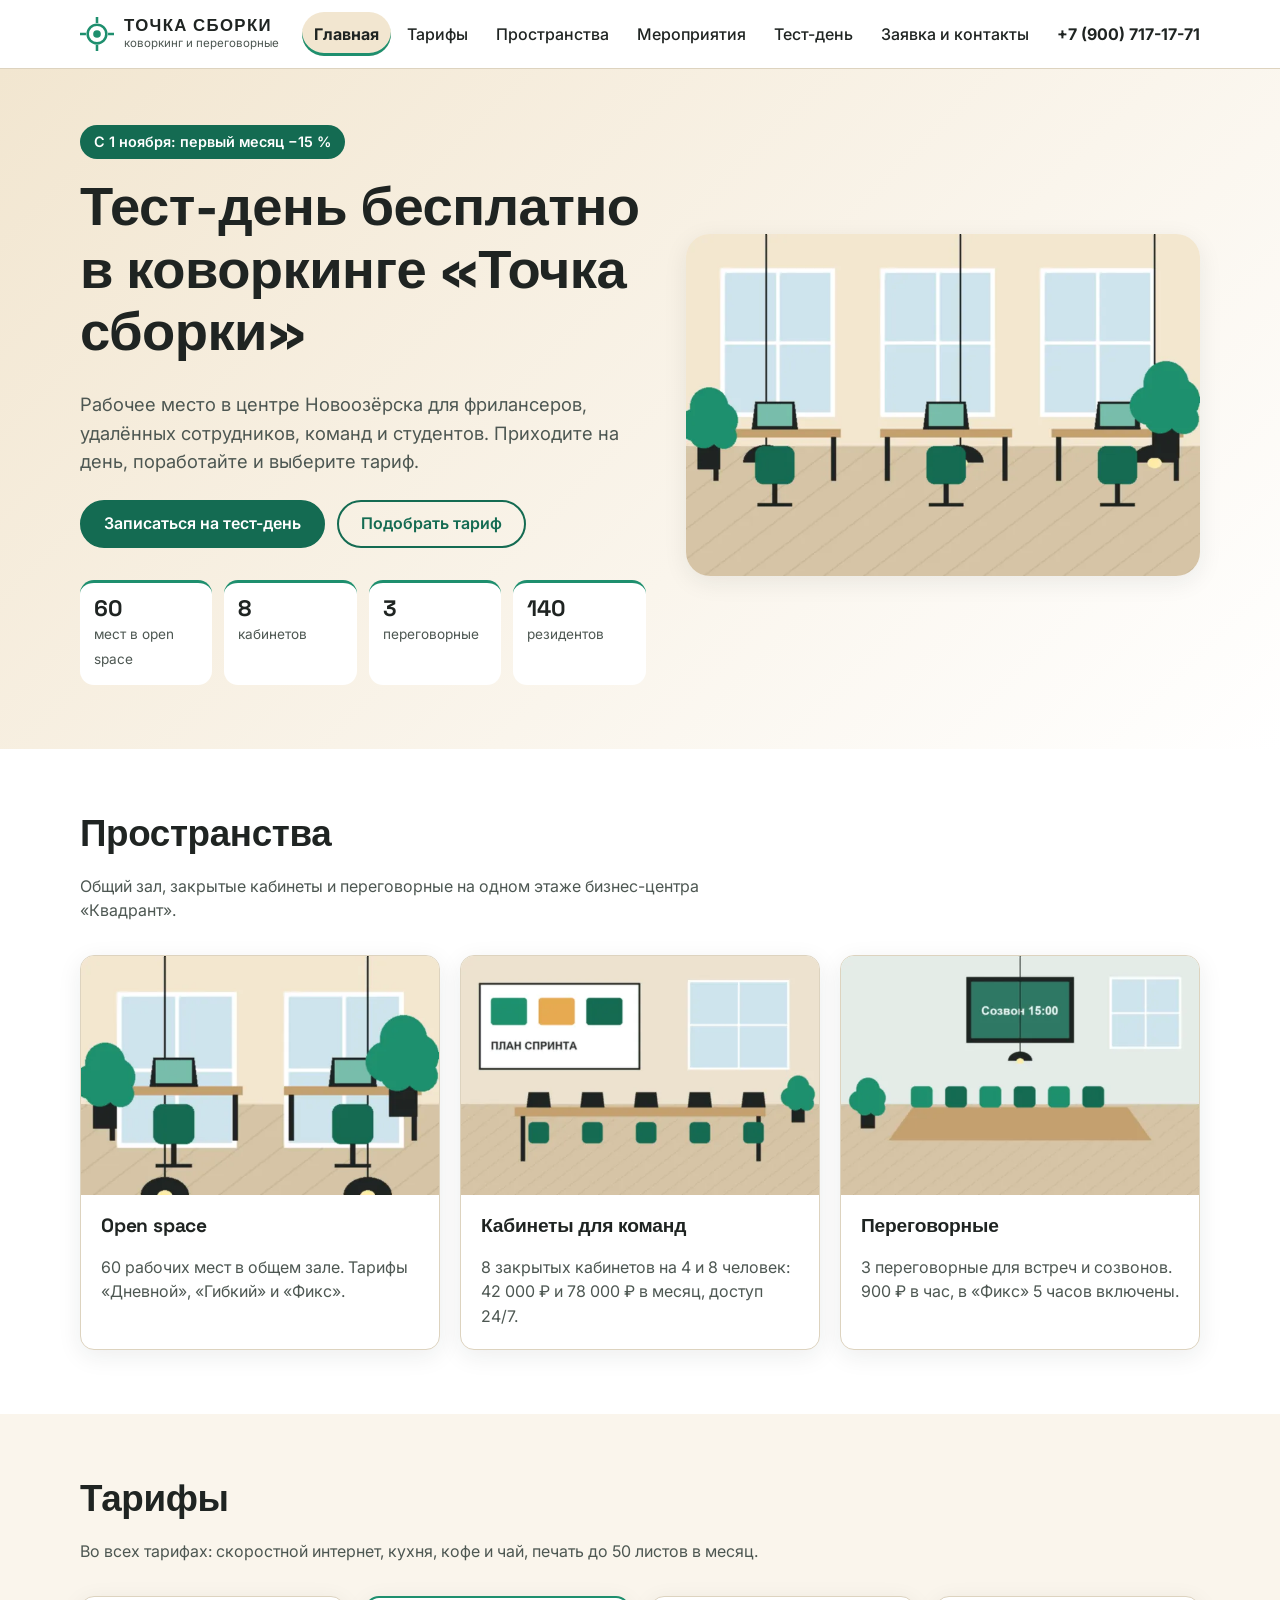
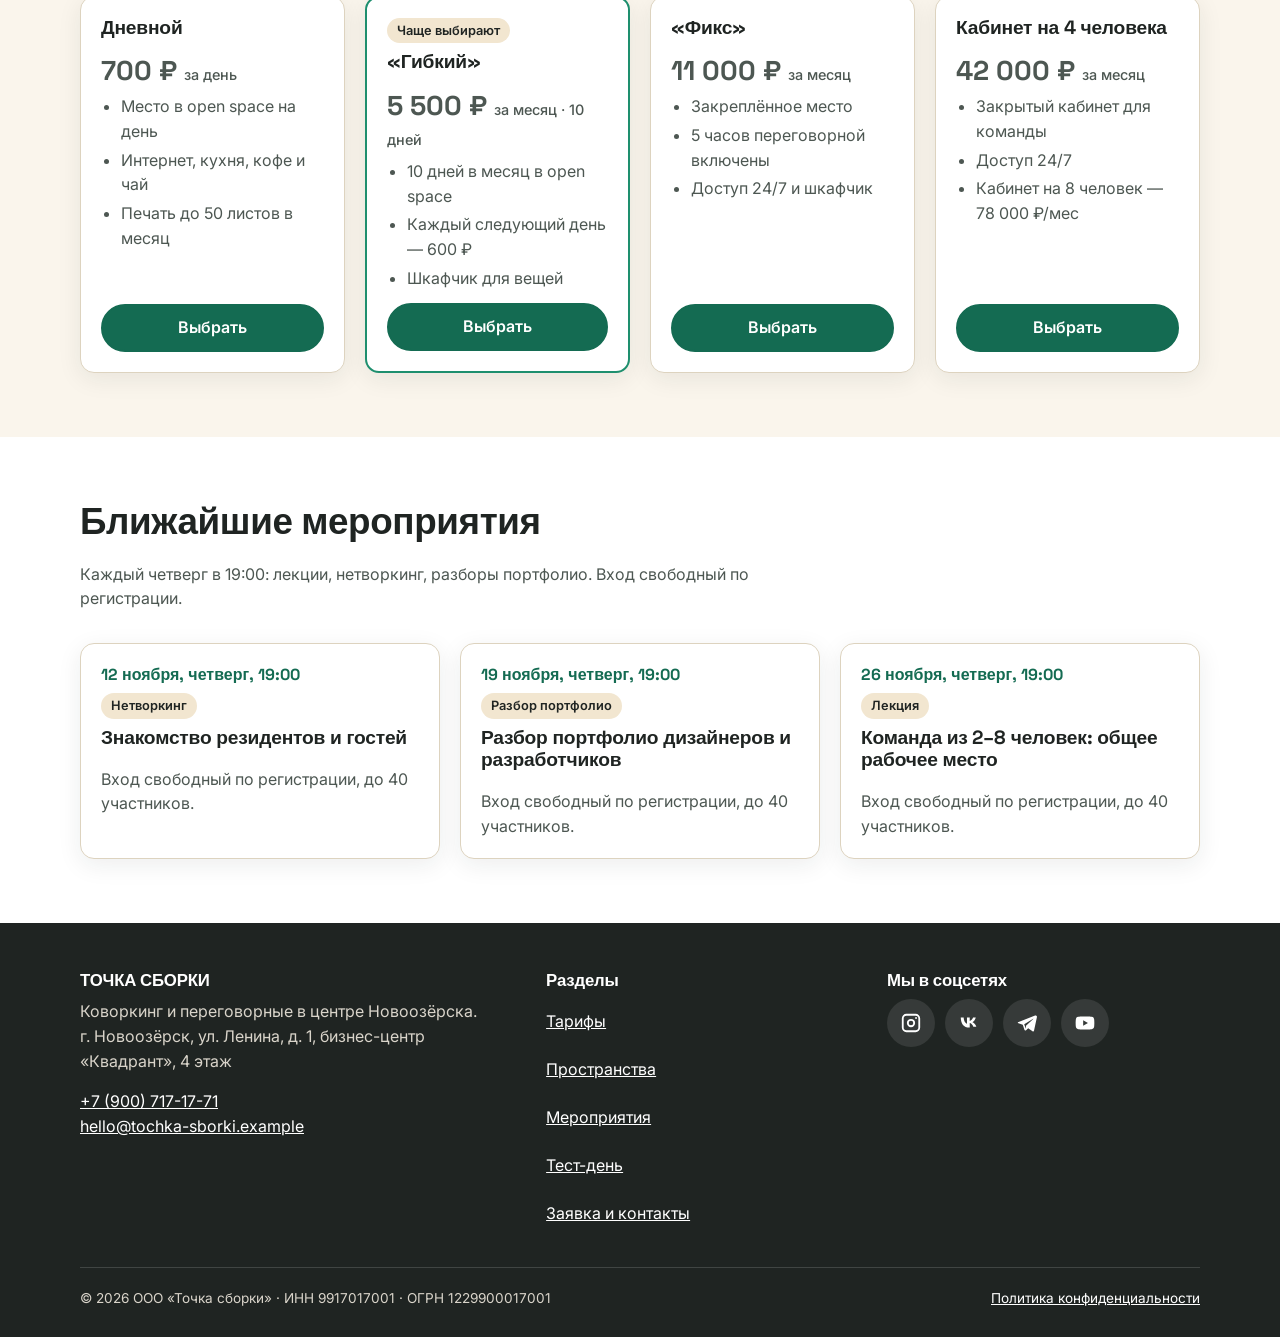
==== index.html @ 2a86f571 "feat: исходный результат нейросети — 8 страниц, 404, стили и изображения" ====
<!DOCTYPE html>
<html lang="ru">
<head>
  <!-- Google tag (gtag.js) -->
  <script async src="https://www.googletagmanager.com/gtag/js?id=G-XXXXXXXXXX"></script>
  <script>
    window.dataLayer = window.dataLayer || [];
    function gtag(){dataLayer.push(arguments);}
    gtag('js', new Date());
    gtag('config', 'G-XXXXXXXXXX');
  </script>
  <meta charset="utf-8">
  <meta name="viewport" content="width=device-width, initial-scale=1">
  <title>Коворкинг «Точка сборки» в Новоозёрске — тест-день бесплатно</title>
  <meta name="description" content="Коворкинг в центре Новоозёрска: 60 мест в open space, 8 кабинетов и 3 переговорные. Тест-день бесплатно, первый месяц −15 %.">
  <link rel="canonical" href="https://tz-17-kovorking-tochka-sborki.vercel.app/">
  <meta property="og:type" content="website">
  <meta property="og:locale" content="ru_RU">
  <meta property="og:site_name" content="Точка сборки — коворкинг">
  <meta property="og:title" content="Коворкинг «Точка сборки» в Новоозёрске — тест-день бесплатно">
  <meta property="og:description" content="Коворкинг в центре Новоозёрска: 60 мест в open space, 8 кабинетов и 3 переговорные. Тест-день бесплатно, первый месяц −15 %.">
  <meta property="og:url" content="https://tz-17-kovorking-tochka-sborki.vercel.app/">
  <meta property="og:image" content="https://tz-17-kovorking-tochka-sborki.vercel.app/img/og/og-index.jpg">
  <meta property="og:image:width" content="1200">
  <meta property="og:image:height" content="630">
  <meta name="twitter:card" content="summary_large_image">
  <meta name="theme-color" content="#1E8F6E">
  <link rel="icon" href="favicon.ico" sizes="32x32">
  <link rel="icon" href="img/favicon.svg" type="image/svg+xml">
  <link rel="apple-touch-icon" href="img/apple-touch-icon.png">
  <link rel="preconnect" href="https://fonts.googleapis.com">
  <link rel="preconnect" href="https://fonts.gstatic.com" crossorigin>
  <link rel="stylesheet" href="https://fonts.googleapis.com/css2?family=Inter:wght@400;500;600;700&family=Space+Grotesk:wght@500;700&display=swap">
  <link rel="stylesheet" href="css/style.css">
  <script src="js/analytics.js" defer></script>
  <script src="js/form.js" defer></script>
  <script src="js/main.js" defer></script>
</head>
<body>
<a class="skip-link" href="#main">Перейти к содержанию</a>
<header class="header">
  <div class="wrap header__inner">
    <a class="logo" href="index.html" aria-label="Точка сборки — на главную">
      <svg class="logo__mark" viewBox="0 0 40 40" aria-hidden="true"><circle cx="20" cy="20" r="11" fill="none" stroke="#1E8F6E" stroke-width="3"/><circle cx="20" cy="20" r="4.5" fill="#1E8F6E"/><path d="M0 20h7M33 20h7M20 0v7M20 33v7" stroke="#1E8F6E" stroke-width="3"/></svg>
      <span class="logo__text">ТОЧКА СБОРКИ<span class="logo__sub">коворкинг и переговорные</span></span>
    </a>
    <button class="nav-toggle" type="button" aria-label="Открыть меню" aria-expanded="false" aria-controls="site-nav"><span></span></button>
    <nav class="nav" id="site-nav" aria-label="Основное меню">
      <ul class="nav__list">
        <li><a class="nav__link" href="index.html" aria-current="page">Главная</a></li>
        <li><a class="nav__link" href="tariffs.html">Тарифы</a></li>
        <li><a class="nav__link" href="spaces.html">Пространства</a></li>
        <li><a class="nav__link" href="events.html">Мероприятия</a></li>
        <li><a class="nav__link" href="free-day.html">Тест-день</a></li>
        <li><a class="nav__link" href="contacts.html">Заявка и контакты</a></li>
      </ul>
    </nav>
    <a class="header__phone" href="tel:+79007171771" data-event="contact_click" data-contact-type="phone" data-page-section="header">+7 (900) 717-17-71</a>
  </div>
</header>
<main id="main">
<section class="hero">
  <div class="wrap hero__grid">
    <div>
      <span class="hero__badge">С 1 ноября: первый месяц −15 %</span>
      <h1>Тест-день бесплатно в коворкинге «Точка сборки»</h1>
      <p class="hero__text">Рабочее место в центре Новоозёрска для фрилансеров, удалённых сотрудников, команд и студентов. Приходите на день, поработайте и выберите тариф.</p>
      <div class="hero__actions">
        <a class="btn" href="contacts.html?tariff=free_day#lead-form" data-event="cta_click" data-button-name="hero_trial" data-page-section="hero">Записаться на тест-день</a>
        <a class="btn btn--ghost" href="tariffs.html#calc">Подобрать тариф</a>
      </div>
      <div class="facts">
        <div class="fact"><b>60</b><span>мест в open space</span></div>
        <div class="fact"><b>8</b><span>кабинетов</span></div>
        <div class="fact"><b>3</b><span>переговорные</span></div>
        <div class="fact"><b>140</b><span>резидентов</span></div>
      </div>
    </div>
    <img class="hero__img" src="img/hero.webp" alt="Open space коворкинга «Точка сборки»: столы у окон, кресла и растения" width="900" height="600" fetchpriority="high">
  </div>
</section>

<section class="section" id="spaces">
  <div class="wrap">
    <h2>Пространства</h2>
    <p class="section__lead">Общий зал, закрытые кабинеты и переговорные на одном этаже бизнес-центра «Квадрант».</p>
    <div class="grid grid--3">
      <article class="card">
        <a class="card__link" href="spaces.html#open-space" data-event="space_view" data-space-type="open_space">
          <img class="card__img" src="img/space-open.webp" alt="Светлый общий зал коворкинга с рабочими столами и креслами" width="600" height="400" loading="lazy">
          <div class="card__body"><h3>Open space</h3><p>60 рабочих мест в общем зале. Тарифы «Дневной», «Гибкий» и «Фикс».</p></div>
        </a>
      </article>
      <article class="card">
        <a class="card__link" href="spaces.html#office" data-event="space_view" data-space-type="office">
          <img class="card__img" src="img/space-office.webp" alt="Закрытый кабинет для команды с общим столом и окном" width="600" height="400" loading="lazy">
          <div class="card__body"><h3>Кабинеты для команд</h3><p>8 закрытых кабинетов на 4 и 8 человек: 42 000 ₽ и 78 000 ₽ в месяц, доступ 24/7.</p></div>
        </a>
      </article>
      <article class="card">
        <a class="card__link" href="spaces.html#meeting" data-event="space_view" data-space-type="meeting_room">
          <img class="card__img" src="img/space-meeting.webp" alt="Переговорная с длинным столом, экраном и креслами" width="600" height="400" loading="lazy">
          <div class="card__body"><h3>Переговорные</h3><p>3 переговорные для встреч и созвонов. 900 ₽ в час, в «Фикс» 5 часов включены.</p></div>
        </a>
      </article>
    </div>
  </div>
</section>

<section class="section section--sand" id="tariffs">
  <div class="wrap">
    <h2>Тарифы</h2>
    <p class="section__lead">Во всех тарифах: скоростной интернет, кухня, кофе и чай, печать до 50 листов в месяц.</p>
    <div class="grid grid--4">
      <article class="card">
        <div class="card__body">
          
          <h3>Дневной</h3>
          <p class="price">700 ₽ <small>за день</small></p>
          <ul class="list"><li>Место в open space на день</li><li>Интернет, кухня, кофе и чай</li><li>Печать до 50 листов в месяц</li></ul>
          <a class="btn" href="contacts.html?tariff=day_pass#lead-form" data-event="select_tariff" data-tariff-name="day_pass" data-tariff-price="700" data-page-section="home_tariffs">Выбрать</a>
        </div>
      </article>
      <article class="card card--accent">
        <div class="card__body">
          <span class="tag">Чаще выбирают</span>
          <h3>«Гибкий»</h3>
          <p class="price">5 500 ₽ <small>за месяц · 10 дней</small></p>
          <ul class="list"><li>10 дней в месяц в open space</li><li>Каждый следующий день — 600 ₽</li><li>Шкафчик для вещей</li></ul>
          <a class="btn" href="contacts.html?tariff=flex#lead-form" data-event="select_tariff" data-tariff-name="flex" data-tariff-price="5500" data-page-section="home_tariffs">Выбрать</a>
        </div>
      </article>
      <article class="card">
        <div class="card__body">
          
          <h3>«Фикс»</h3>
          <p class="price">11 000 ₽ <small>за месяц</small></p>
          <ul class="list"><li>Закреплённое место</li><li>5 часов переговорной включены</li><li>Доступ 24/7 и шкафчик</li></ul>
          <a class="btn" href="contacts.html?tariff=fixed#lead-form" data-event="select_tariff" data-tariff-name="fixed" data-tariff-price="11000" data-page-section="home_tariffs">Выбрать</a>
        </div>
      </article>
      <article class="card">
        <div class="card__body">
          
          <h3>Кабинет на 4 человека</h3>
          <p class="price">42 000 ₽ <small>за месяц</small></p>
          <ul class="list"><li>Закрытый кабинет для команды</li><li>Доступ 24/7</li><li>Кабинет на 8 человек — 78 000 ₽/мес</li></ul>
          <a class="btn" href="contacts.html?tariff=office#lead-form" data-event="select_tariff" data-tariff-name="office" data-tariff-price="42000" data-page-section="home_tariffs">Выбрать</a>
        </div>
      </article>
    </div>
  </div>
</section>

<section class="section" id="events">
  <div class="wrap">
    <h2>Ближайшие мероприятия</h2>
    <p class="section__lead">Каждый четверг в 19:00: лекции, нетворкинг, разборы портфолио. Вход свободный по регистрации.</p>
    <div class="grid grid--3">
      <article class="card">
        <a class="card__link" href="events.html#networking_2026_11_12" data-event="event_view" data-event-id="networking_2026_11_12">
          <div class="card__body">
            <span class="event-date">12 ноября, четверг, 19:00</span>
            <span class="tag">Нетворкинг</span>
            <h3>Знакомство резидентов и гостей</h3>
            <p>Вход свободный по регистрации, до 40 участников.</p>
          </div>
        </a>
      </article>
      <article class="card">
        <a class="card__link" href="events.html#portfolio_2026_11_19" data-event="event_view" data-event-id="portfolio_2026_11_19">
          <div class="card__body">
            <span class="event-date">19 ноября, четверг, 19:00</span>
            <span class="tag">Разбор портфолио</span>
            <h3>Разбор портфолио дизайнеров и разработчиков</h3>
            <p>Вход свободный по регистрации, до 40 участников.</p>
          </div>
        </a>
      </article>
      <article class="card">
        <a class="card__link" href="events.html#lecture_2026_11_26" data-event="event_view" data-event-id="lecture_2026_11_26">
          <div class="card__body">
            <span class="event-date">26 ноября, четверг, 19:00</span>
            <span class="tag">Лекция</span>
            <h3>Команда из 2–8 человек: общее рабочее место</h3>
            <p>Вход свободный по регистрации, до 40 участников.</p>
          </div>
        </a>
      </article>
    </div>
  </div>
</section>
</main>
<footer class="footer">
  <div class="wrap">
    <div class="footer__grid">
      <div>
        <h2>ТОЧКА СБОРКИ</h2>
        <p>Коворкинг и переговорные в центре Новоозёрска.<br>г. Новоозёрск, ул. Ленина, д. 1, бизнес-центр «Квадрант», 4 этаж</p>
        <p><a href="tel:+79007171771" data-event="contact_click" data-contact-type="phone" data-page-section="footer">+7 (900) 717-17-71</a><br>
        <a href="mailto:hello@tochka-sborki.example" data-event="contact_click" data-contact-type="email" data-page-section="footer">hello@tochka-sborki.example</a></p>
      </div>
      <div>
        <h2>Разделы</h2>
        <ul class="footer__list">
          <li><a href="tariffs.html">Тарифы</a></li>
          <li><a href="spaces.html">Пространства</a></li>
          <li><a href="events.html">Мероприятия</a></li>
          <li><a href="free-day.html">Тест-день</a></li>
          <li><a href="contacts.html">Заявка и контакты</a></li>
        </ul>
      </div>
      <div>
        <h2>Мы в соцсетях</h2>
<div class="social">
  <a href="https://www.instagram.com/tochka_sborki_cowork/" target="_blank" rel="noopener" aria-label="Instagram" data-event="social_click" data-network="instagram" data-page-section="footer"><svg viewBox="0 0 24 24" aria-hidden="true"><path d="M7 2h10a5 5 0 0 1 5 5v10a5 5 0 0 1-5 5H7a5 5 0 0 1-5-5V7a5 5 0 0 1 5-5zm0 2a3 3 0 0 0-3 3v10a3 3 0 0 0 3 3h10a3 3 0 0 0 3-3V7a3 3 0 0 0-3-3H7zm5 3.5a4.5 4.5 0 1 1 0 9 4.5 4.5 0 0 1 0-9zm0 2a2.5 2.5 0 1 0 0 5 2.5 2.5 0 0 0 0-5zM17.5 5.5a1 1 0 1 1 0 2 1 1 0 0 1 0-2z"/></svg></a>
  <a href="https://vk.com/tochka_sborki_cowork" target="_blank" rel="noopener" aria-label="ВКонтакте" data-event="social_click" data-network="vk" data-page-section="footer"><svg viewBox="0 0 24 24" aria-hidden="true"><path d="M3 6h3.2c.2 4.4 2.1 6.3 3.6 6.7V6h3v3.8c1.5-.2 3-1.9 3.6-3.8h3c-.5 2.5-2.3 4.3-3.6 5.1 1.3.6 3.4 2.2 4.2 4.9h-3.3c-.7-2.1-2.4-3.7-3.9-3.9V17h-.4C6.2 17 3.2 13 3 6z"/></svg></a>
  <a href="https://t.me/tochka_sborki_cowork" target="_blank" rel="noopener" aria-label="Telegram" data-event="social_click" data-network="telegram" data-page-section="footer"><svg viewBox="0 0 24 24" aria-hidden="true"><path d="M21.5 3.6 2.9 10.8c-1.3.5-1.2 1.2-.2 1.5l4.7 1.5 1.8 5.6c.2.6.4.8.9.8.4 0 .6-.2.9-.4l2.3-2.2 4.7 3.5c.9.5 1.5.2 1.7-.8l3.1-14.6c.3-1.3-.5-1.9-1.3-1.5zM9 13.4l9.3-5.9c.5-.3.9-.1.5.2l-7.9 7.2-.3 3.3L9 13.4z"/></svg></a>
  <a href="https://www.youtube.com/@tochka_sborki_cowork" target="_blank" rel="noopener" aria-label="YouTube" data-event="social_click" data-network="youtube" data-page-section="footer"><svg viewBox="0 0 24 24" aria-hidden="true"><path d="M22 8.2c-.2-1.6-1-2.7-2.6-2.9C17 5 12 5 12 5s-5 0-7.4.3C3 5.5 2.2 6.6 2 8.2 1.8 9.6 1.8 12 1.8 12s0 2.4.2 3.8c.2 1.6 1 2.7 2.6 2.9C7 19 12 19 12 19s5 0 7.4-.3c1.6-.2 2.4-1.3 2.6-2.9.2-1.4.2-3.8.2-3.8s0-2.4-.2-3.8zM10 15V9l5.2 3L10 15z"/></svg></a>
</div>
      </div>
    </div>
    <div class="footer__bottom">
      <span>© 2026 ООО «Точка сборки» · ИНН 9917017001 · ОГРН 1229900017001</span>
      <a href="privacy.html">Политика конфиденциальности</a>
    </div>
  </div>
</footer>
</body>
</html>
---- css/style.css ----
/* ТОЧКА СБОРКИ — общий стиль сайта
   Фирменные цвета: зелёный #1E8F6E, песочный #F2E6D0, белый, графит #1F2422 */
:root {
  --green: #1e8f6e;
  --green-dark: #146b52;      /* для кнопок: контраст с белым текстом ≥ 4.5:1 */
  --sand: #f2e6d0;
  --sand-light: #faf5ec;
  --white: #ffffff;
  --graphite: #1f2422;
  --muted: #4d5752;
  --line: #ddd3bf;
  --error: #b42318;
  --radius: 14px;
  --shadow: 0 6px 24px rgba(31, 36, 34, .08);
  --font-head: "Space Grotesk", "Segoe UI", Arial, sans-serif;
  --font-text: "Inter", "Segoe UI", Arial, sans-serif;
  --wrap: 1160px;
}

*, *::before, *::after { box-sizing: border-box; }
html { scroll-behavior: smooth; -webkit-text-size-adjust: 100%; }
body {
  margin: 0;
  font-family: var(--font-text);
  font-size: 16px;
  line-height: 1.55;
  color: var(--graphite);
  background: var(--white);
  overflow-x: hidden;
}
img { max-width: 100%; height: auto; display: block; }
a { color: var(--green-dark); }
a:hover { color: var(--graphite); }
h1, h2, h3 { font-family: var(--font-head); line-height: 1.15; margin: 0 0 .5em; letter-spacing: -.01em; }
h1 { font-size: clamp(2rem, 5vw, 3.4rem); }
h2 { font-size: clamp(1.6rem, 3.4vw, 2.3rem); }
h3 { font-size: 1.2rem; }
p { margin: 0 0 1em; }
:focus-visible { outline: 3px solid var(--green); outline-offset: 2px; }

.wrap { width: 100%; max-width: var(--wrap); margin: 0 auto; padding: 0 20px; }
.section { padding: 64px 0; }
.section--sand { background: var(--sand-light); }
.section__lead { color: var(--muted); max-width: 680px; margin-bottom: 32px; }
.skip-link { position: absolute; left: -9999px; top: 0; background: var(--graphite); color: #fff; padding: 12px 16px; z-index: 100; }
.skip-link:focus { left: 8px; top: 8px; }
.visually-hidden { position: absolute !important; width: 1px; height: 1px; overflow: hidden; clip: rect(0 0 0 0); white-space: nowrap; }

/* ---------- Кнопки ---------- */
.btn {
  display: inline-flex; align-items: center; justify-content: center; gap: 8px;
  min-height: 48px; min-width: 44px; padding: 12px 22px;
  border-radius: 999px; border: 2px solid var(--green-dark);
  background: var(--green-dark); color: var(--white);
  font: 600 1rem/1.2 var(--font-text); text-decoration: none; cursor: pointer;
  transition: background .15s, color .15s, transform .15s;
}
.btn:hover { background: var(--graphite); border-color: var(--graphite); color: #fff; }
.btn:active { transform: translateY(1px); }
.btn--ghost { background: transparent; color: var(--green-dark); }
.btn--ghost:hover { background: var(--green-dark); color: #fff; border-color: var(--green-dark); }
.btn--light { background: #fff; color: var(--graphite); border-color: #fff; }
.btn[disabled] { opacity: .55; cursor: progress; }
.btn--block { width: 100%; }

/* ---------- Шапка ---------- */
.header { position: sticky; top: 0; z-index: 50; background: rgba(255,255,255,.96); border-bottom: 1px solid var(--line); backdrop-filter: blur(6px); }
.header__inner { display: flex; align-items: center; gap: 16px; min-height: 68px; }
.logo { display: inline-flex; align-items: center; gap: 10px; text-decoration: none; color: var(--graphite); }
.logo__mark { width: 34px; height: 34px; flex: none; }
.logo__text { font: 700 1.05rem/1 var(--font-head); letter-spacing: .08em; }
.logo__sub { display: block; font: 400 .72rem/1.2 var(--font-text); letter-spacing: 0; color: var(--muted); margin-top: 3px; }
.nav { margin-left: auto; }
.nav__list { list-style: none; margin: 0; padding: 0; display: flex; gap: 4px; }
.nav__link { display: flex; align-items: center; min-height: 44px; padding: 0 12px; border-radius: 999px; color: var(--graphite); text-decoration: none; font-weight: 500; }
.nav__link:hover { background: var(--sand-light); color: var(--graphite); }
.nav__link[aria-current="page"] { background: var(--sand); color: var(--graphite); font-weight: 700; box-shadow: inset 0 -3px 0 var(--green); }
.header__phone { display: inline-flex; align-items: center; min-height: 44px; font-weight: 700; color: var(--graphite); text-decoration: none; white-space: nowrap; }
.nav-toggle { display: none; margin-left: auto; width: 48px; height: 48px; border: 1px solid var(--line); border-radius: 12px; background: #fff; cursor: pointer; }
.nav-toggle span, .nav-toggle span::before, .nav-toggle span::after { display: block; width: 22px; height: 2px; background: var(--graphite); margin: 0 auto; position: relative; content: ""; }
.nav-toggle span::before { position: absolute; top: -7px; }
.nav-toggle span::after { position: absolute; top: 7px; }

@media (max-width: 1080px) {
  .nav-toggle { display: block; }
  .nav { position: absolute; left: 0; right: 0; top: 100%; background: #fff; border-bottom: 1px solid var(--line); display: none; margin: 0; }
  .nav.is-open { display: block; }
  .nav__list { flex-direction: column; padding: 8px 20px 16px; }
  .nav__link { min-height: 48px; }
  .header__phone { font-size: .95rem; }
}
@media (max-width: 480px) {
  .header__phone { display: none; }
  .logo__sub { display: none; }
}

/* ---------- Первый экран ---------- */
.hero { background: linear-gradient(135deg, var(--sand) 0%, var(--sand-light) 60%, #fff 100%); padding: 56px 0 64px; }
.hero__grid { display: grid; grid-template-columns: 1.1fr 1fr; gap: 40px; align-items: center; }
.hero__badge { display: inline-block; background: var(--green-dark); color: #fff; border-radius: 999px; padding: 6px 14px; font-weight: 600; font-size: .9rem; margin-bottom: 16px; }
.hero__text { font-size: 1.15rem; color: var(--muted); max-width: 560px; }
.hero__actions { display: flex; flex-wrap: wrap; gap: 12px; margin-top: 24px; }
.hero__img { border-radius: 24px; box-shadow: var(--shadow); aspect-ratio: 3 / 2; object-fit: cover; width: 100%; }
.facts { display: grid; grid-template-columns: repeat(4, 1fr); gap: 12px; margin-top: 32px; }
.fact { background: #fff; border-radius: var(--radius); padding: 14px; border-top: 3px solid var(--green); }
.fact b { display: block; font: 700 1.4rem/1.1 var(--font-head); }
.fact span { font-size: .85rem; color: var(--muted); }
@media (max-width: 860px) {
  .hero__grid { grid-template-columns: 1fr; }
  .facts { grid-template-columns: repeat(2, 1fr); }
}

/* ---------- Карточки ---------- */
.grid { display: grid; gap: 20px; }
.grid--2 { grid-template-columns: repeat(2, 1fr); }
.grid--3 { grid-template-columns: repeat(3, 1fr); }
.grid--4 { grid-template-columns: repeat(4, 1fr); }
@media (max-width: 1000px) { .grid--4 { grid-template-columns: repeat(2, 1fr); } .grid--3 { grid-template-columns: repeat(2, 1fr); } }
@media (max-width: 640px) { .grid--2, .grid--3, .grid--4 { grid-template-columns: 1fr; } }

.card { background: #fff; border: 1px solid var(--line); border-radius: var(--radius); overflow: hidden; display: flex; flex-direction: column; box-shadow: var(--shadow); }
.card__img { aspect-ratio: 3 / 2; object-fit: cover; width: 100%; }
.card__body { padding: 20px; display: flex; flex-direction: column; gap: 8px; flex: 1; }
.card__body p { color: var(--muted); margin: 0; }
.card__link { text-decoration: none; color: inherit; display: flex; flex-direction: column; height: 100%; }
.card__link:hover h3 { color: var(--green-dark); }
.card--accent { border: 2px solid var(--green); }
.tag { display: inline-block; align-self: flex-start; background: var(--sand); color: var(--graphite); border-radius: 999px; padding: 3px 10px; font-size: .8rem; font-weight: 600; }

.price { font: 700 1.7rem/1.1 var(--font-head); color: var(--graphite); }
.price small { font: 500 .9rem var(--font-text); color: var(--muted); }
.list { margin: 0; padding-left: 20px; color: var(--muted); }
.list li { margin-bottom: 4px; }
.card .btn { margin-top: auto; }

/* ---------- Калькулятор ---------- */
.calc { display: grid; grid-template-columns: 1fr 1.3fr; gap: 28px; background: #fff; border-radius: 20px; padding: 28px; box-shadow: var(--shadow); }
.calc__results { display: grid; gap: 12px; }
.calc__row { display: flex; justify-content: space-between; align-items: center; gap: 12px; border: 2px solid var(--line); border-radius: var(--radius); padding: 14px 18px; }
.calc__row b { font: 700 1.3rem var(--font-head); white-space: nowrap; }
.calc__row.is-best { border-color: var(--green); background: #e7f4ef; }
.calc__row.is-best::after { content: "выгоднее всего"; font-size: .78rem; font-weight: 700; color: #fff; background: var(--green-dark); border-radius: 999px; padding: 3px 10px; }
.calc__note { font-size: .9rem; color: var(--muted); }
@media (max-width: 760px) { .calc { grid-template-columns: 1fr; padding: 20px; } .calc__row { flex-wrap: wrap; } }

/* ---------- Формы ---------- */
.form { display: grid; gap: 16px; background: #fff; border-radius: 20px; padding: 28px; box-shadow: var(--shadow); }
.form__row { display: grid; grid-template-columns: 1fr 1fr; gap: 16px; }
@media (max-width: 640px) { .form__row { grid-template-columns: 1fr; } .form { padding: 20px; } }
.field { display: flex; flex-direction: column; gap: 6px; }
.field label, .field .label { font-weight: 600; font-size: .95rem; }
.field input, .field select {
  min-height: 48px; padding: 10px 14px; border: 1.5px solid #b9b1a0; border-radius: 12px;
  font: 400 1rem var(--font-text); color: var(--graphite); background: #fff; width: 100%;
}
.field input:focus, .field select:focus { border-color: var(--green); outline: 2px solid rgba(30,143,110,.25); }
.field [aria-invalid="true"] { border-color: var(--error); background: #fff5f4; }
.field__error { color: var(--error); font-size: .88rem; min-height: 1em; }
.field__hint { color: var(--muted); font-size: .85rem; }
.consent { display: flex; gap: 12px; align-items: flex-start; }
.consent input { width: 24px; height: 24px; margin-top: 2px; flex: none; accent-color: var(--green-dark); }
.form__status { padding: 12px 16px; border-radius: 12px; display: none; }
.form__status.is-error { display: block; background: #fdecea; color: var(--error); }
.form__status.is-ok { display: block; background: #e7f4ef; color: var(--green-dark); }
.req { color: var(--error); }

/* ---------- Мероприятия ---------- */
.event-date { font: 700 1rem var(--font-head); color: var(--green-dark); }
.event-card__more { background: none; border: 0; padding: 0; text-align: left; font: inherit; color: inherit; cursor: pointer; min-height: 44px; }
.event-card__more h3 { text-decoration: underline; text-decoration-color: var(--green); text-underline-offset: 4px; }
.event-card__details { color: var(--muted); }

/* ---------- Промокод ---------- */
.promo { display: flex; flex-wrap: wrap; gap: 16px; align-items: center; background: var(--graphite); color: #fff; border-radius: 20px; padding: 24px 28px; }
.promo__code { font: 700 2rem/1 var(--font-head); letter-spacing: .12em; border: 2px dashed var(--sand); border-radius: 12px; padding: 10px 18px; }
.promo p { margin: 0; flex: 1 1 260px; color: #e8e2d6; }

.steps { counter-reset: step; list-style: none; margin: 0; padding: 0; display: grid; gap: 14px; }
.steps li { counter-increment: step; display: flex; gap: 16px; align-items: flex-start; background: #fff; border-radius: var(--radius); padding: 16px 18px; border: 1px solid var(--line); }
.steps li::before { content: counter(step); flex: none; width: 36px; height: 36px; border-radius: 50%; background: var(--green-dark); color: #fff; display: grid; place-items: center; font: 700 1rem var(--font-head); }

/* ---------- Панорама ---------- */
.pano { position: relative; border-radius: 20px; overflow: hidden; background: var(--graphite); min-height: 320px; }
.pano__preview { width: 100%; height: 420px; object-fit: cover; opacity: .85; }
.pano__open { position: absolute; inset: 0; margin: auto; width: max-content; height: max-content; }
#panorama { width: 100%; height: 420px; display: none; }
#panorama.is-active { display: block; }
@media (max-width: 640px) { .pano__preview, #panorama { height: 300px; } }

/* ---------- Подвал ---------- */
.footer { background: var(--graphite); color: #d9d4ca; padding: 48px 0 28px; margin-top: 0; }
.footer a { color: #fff; }
.footer__grid { display: grid; grid-template-columns: 1.4fr 1fr 1fr; gap: 28px; }
.footer h2 { font-size: 1.05rem; color: #fff; }
.footer__list { list-style: none; margin: 0; padding: 0; display: grid; gap: 4px; }
.footer__list a { display: inline-flex; align-items: center; min-height: 44px; }
.social { display: flex; flex-wrap: wrap; gap: 10px; }
.social a { display: inline-grid; place-items: center; width: 48px; height: 48px; border-radius: 50%; background: rgba(255,255,255,.1); color: #fff; text-decoration: none; }
.social a:hover { background: var(--green-dark); }
.social svg { width: 22px; height: 22px; fill: currentColor; }
.social--dark a { background: var(--sand); color: var(--graphite); }
.social--dark a:hover { color: #fff; }
.footer__bottom { border-top: 1px solid rgba(255,255,255,.15); margin-top: 32px; padding-top: 20px; font-size: .85rem; display: flex; flex-wrap: wrap; gap: 12px; justify-content: space-between; }
@media (max-width: 760px) { .footer__grid { grid-template-columns: 1fr; } }

/* ---------- Прочее ---------- */
.page-head { background: var(--sand-light); padding: 44px 0 36px; border-bottom: 1px solid var(--line); }
.page-head p { color: var(--muted); max-width: 680px; margin: 0; font-size: 1.1rem; }
.split { display: grid; grid-template-columns: 1.2fr 1fr; gap: 32px; align-items: start; }
@media (max-width: 860px) { .split { grid-template-columns: 1fr; } }
.contact-list { list-style: none; padding: 0; margin: 0 0 20px; display: grid; gap: 8px; }
.contact-list a { display: inline-flex; align-items: center; min-height: 44px; font-weight: 600; font-size: 1.1rem; }
.btn-row { display: flex; flex-wrap: wrap; gap: 12px; }
.note { background: var(--sand-light); border-left: 4px solid var(--green); border-radius: 8px; padding: 14px 18px; }
.request-id { font: 700 clamp(1rem, 4vw, 1.5rem) var(--font-head); background: var(--sand); border-radius: 12px; padding: 12px 16px; display: inline-block; word-break: break-all; }
.prose { max-width: 820px; }
.prose h2 { font-size: 1.35rem; margin-top: 1.6em; }
.center { text-align: center; }
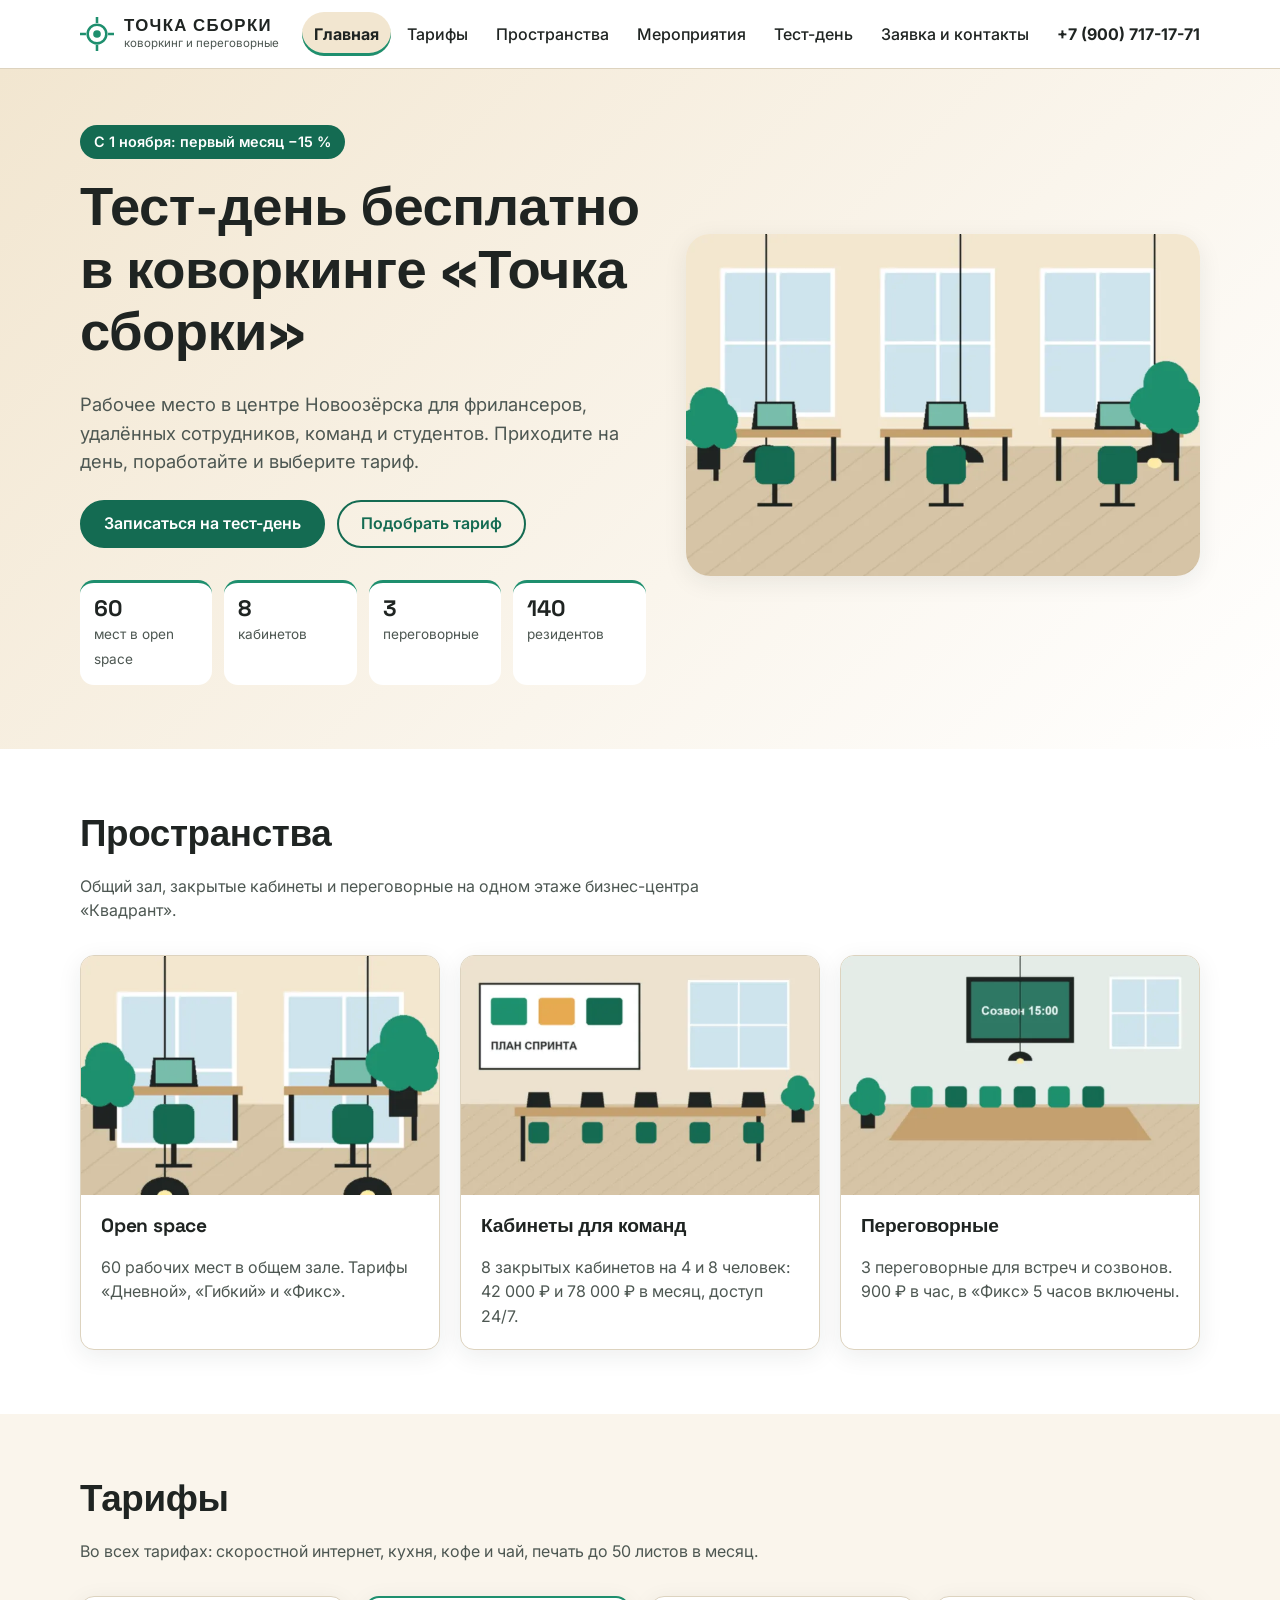
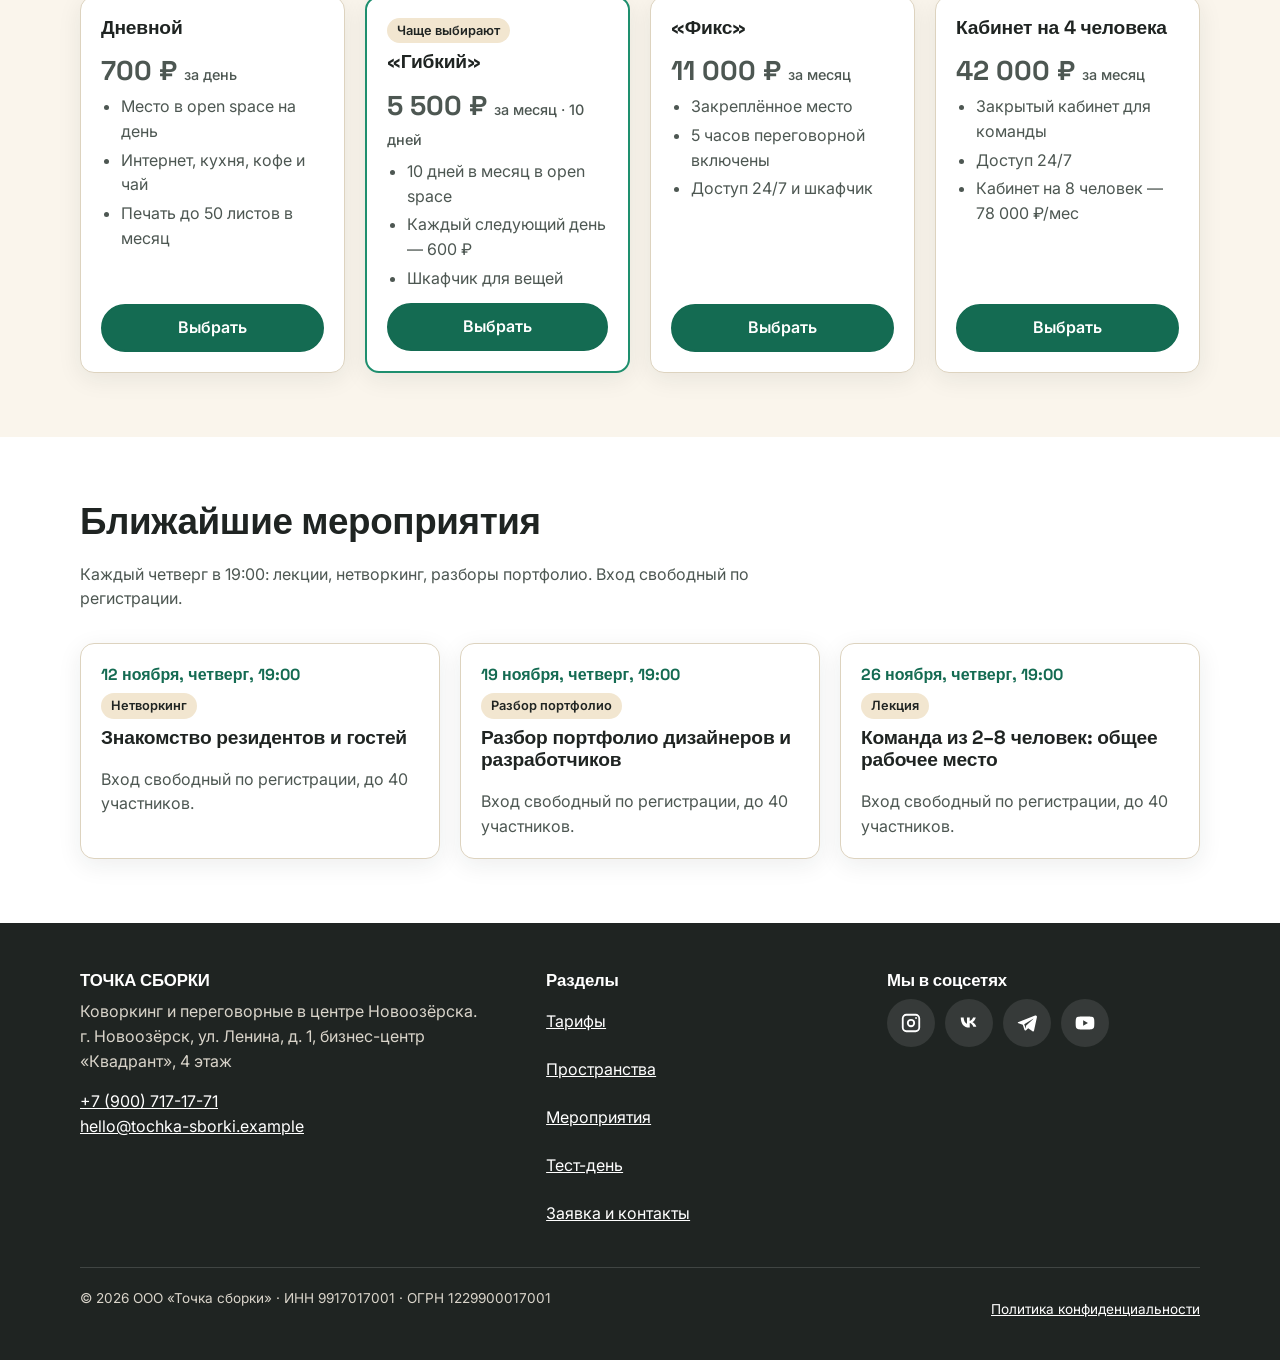
==== commit d8befb29: "feat: подключён ресурс GA4 «ТОЧКА СБОРКИ — сайт» (G-GJGYBG03CN) на всех страницах" ====
--- a/index.html
+++ b/index.html
@@ -2,12 +2,12 @@
 <html lang="ru">
 <head>
   <!-- Google tag (gtag.js) -->
-  <script async src="https://www.googletagmanager.com/gtag/js?id=G-XXXXXXXXXX"></script>
+  <script async src="https://www.googletagmanager.com/gtag/js?id=G-GJGYBG03CN"></script>
   <script>
     window.dataLayer = window.dataLayer || [];
     function gtag(){dataLayer.push(arguments);}
     gtag('js', new Date());
-    gtag('config', 'G-XXXXXXXXXX');
+    gtag('config', 'G-GJGYBG03CN');
   </script>
   <meta charset="utf-8">
   <meta name="viewport" content="width=device-width, initial-scale=1">
--- a/css/style.css
+++ b/css/style.css
@@ -167,7 +167,7 @@
 /* ---------- Мероприятия ---------- */
 .event-date { font: 700 1rem var(--font-head); color: var(--green-dark); }
 .event-card__more { background: none; border: 0; padding: 0; text-align: left; font: inherit; color: inherit; cursor: pointer; min-height: 44px; }
-.event-card__more h3 { text-decoration: underline; text-decoration-color: var(--green); text-underline-offset: 4px; }
+.event-card__more { text-decoration: underline; text-decoration-color: var(--green); text-underline-offset: 4px; }
 .event-card__details { color: var(--muted); }
 
 /* ---------- Промокод ---------- */
@@ -216,3 +216,5 @@
 .prose { max-width: 820px; }
 .prose h2 { font-size: 1.35rem; margin-top: 1.6em; }
 .center { text-align: center; }
+.logo { min-height: 44px; }
+.footer__bottom a { display: inline-flex; align-items: center; min-height: 44px; }
